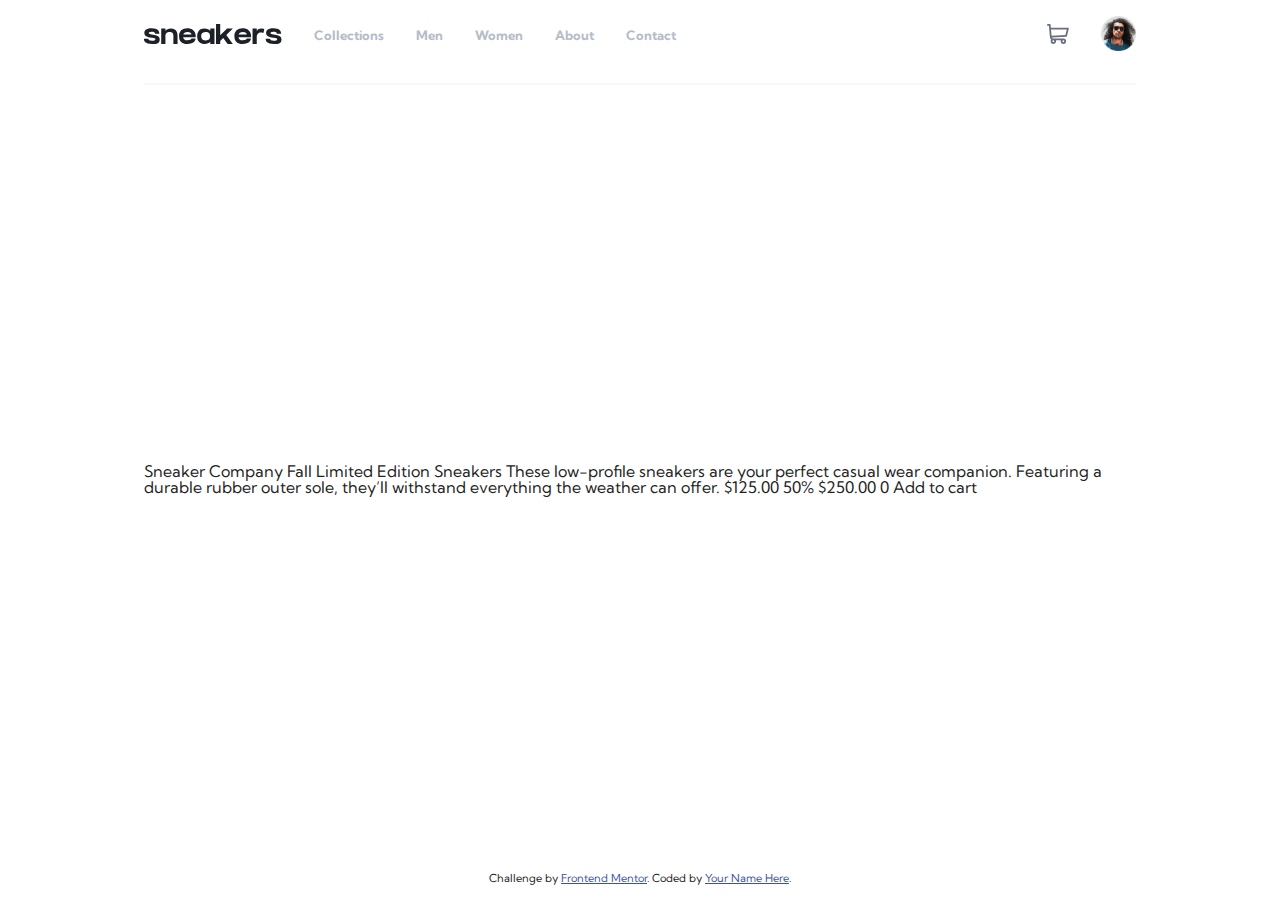
==== index.html @ 3d46a0b8 "header" ====
<!DOCTYPE html>
<html lang="en">
  <head>
    <meta charset="UTF-8" />
    <meta name="viewport" content="width=device-width, initial-scale=1.0" />
    <!-- displays site properly based on user's device -->
    <link href="assets\css\reset.css" rel="stylesheet" type="text/css" />
    <link href="assets\css\my-reset.css" rel="stylesheet" type="text/css" />
    <link rel="stylesheet" href="assets\css\style.css" type="text/css" />
    <link
      rel="icon"
      type="image/png"
      sizes="32x32"
      href="./images/favicon-32x32.png"
    />
    <title>Frontend Mentor | E-commerce product page</title>
  </head>
  <body>
    <div class="main">
      <div class="page">
        <div class="head">
          <div class="headleft">
            <div class="logo">
              <a href="">
                <svg width="138" height="20" xmlns="http://www.w3.org/2000/svg">
                  <path
                    d="M8.217 20c4.761 0 7.519-.753 7.519-4.606 0-3.4-3.38-4.172-6.66-4.682l-.56-.085-.279-.041-.35-.053c-2.7-.405-3.18-.788-3.18-1.471 0-.478.49-1.331 2.843-1.331 2.455 0 3.493.647 3.493 1.87v.134h4.281v-.133c0-2.389-1.35-5.238-7.774-5.238-5.952 0-7.201 2.584-7.201 4.752 0 3.097 2.763 4.086 7.223 4.675.21.028.433.054.659.081 1.669.197 3.172.42 3.172 1.585 0 1.01-1.615 1.222-3.298 1.222-2.797 0-3.784-.593-3.784-1.92v-.134H.002L0 14.926v.317c.008.79.118 1.913 1.057 2.862C2.303 19.362 4.712 20 8.217 20Zm13.21 0v-7.49c0-2.104.547-4.423 4.176-4.423 3.915 0 3.778 2.777 3.768 4.042V20h4.18v-7.768c0-2.264-.176-7.766-6.732-7.766-2.778 0-4.192.911-5.195 2.28h-.197V4.467H17.22V20h4.207Zm21.959 0c5.094 0 7.787-2.07 8.217-5.405H47.53c-.386 1.02-1.63 1.72-4.143 1.72-2.721 0-3.962-1.03-4.25-3.106h12.527c.24-2.13-.029-5.417-3.026-7.44v.005c-1.312-.915-3.056-1.465-5.251-1.465-5.24 0-8.336 2.772-8.336 7.845 0 5.17 3.02 7.846 8.336 7.846Zm4.099-9.574h-8.188c.486-1.574 1.764-2.431 4.089-2.431 2.994 0 3.755 1.267 4.099 2.431ZM70.499 20V4.457H66.29V6.74h-.176c-1.053-1.377-2.809-2.283-5.677-2.283-6.433 0-7.225 5.293-7.253 7.635v.137c0 2.092.732 7.771 7.241 7.771 2.914 0 4.684-.818 5.734-2.169h.131V20H70.5Zm-8.854-3.623c-3.996 0-4.447-3.032-4.447-4.148 0-1.21.426-4.148 4.455-4.148 3.631 0 4.374 2.044 4.374 4.148 0 2.35-.742 4.148-4.382 4.148ZM88.826 20l-6.529-9.045 6.588-6.488h-5.827l-6.836 6.756V0h-4.187v19.954h4.187V16.94l3.02-2.976L83.6 20h5.226Zm9.9 0c5.094 0 7.786-2.07 8.217-5.405h-4.074c-.387 1.02-1.63 1.72-4.143 1.72-2.721 0-3.962-1.03-4.25-3.106h12.527c.24-2.13-.029-5.417-3.026-7.44v.005c-1.312-.915-3.057-1.465-5.251-1.465-5.24 0-8.336 2.772-8.336 7.845 0 5.17 3.02 7.846 8.336 7.846Zm4.098-9.574h-8.187c.485-1.574 1.763-2.431 4.089-2.431 2.994 0 3.755 1.267 4.098 2.431ZM112.76 20v-6.97c0-2.103.931-4.542 4.05-4.542 1.33 0 2.393.236 2.785.346l.67-3.976c-.728-.16-1.626-.392-2.757-.392-2.665 0-3.622.794-4.486 2.282h-.262V4.466h-4.21V20h4.21Zm17.221 0c4.761 0 7.519-.753 7.519-4.606 0-3.4-3.38-4.172-6.66-4.682l-.56-.085-.279-.041-.349-.053c-2.701-.405-3.181-.788-3.181-1.471 0-.478.49-1.331 2.843-1.331 2.455 0 3.493.647 3.493 1.87v.134h4.282v-.133c0-2.389-1.35-5.238-7.775-5.238-5.952 0-7.201 2.584-7.201 4.752 0 3.097 2.763 4.086 7.224 4.675.21.028.432.054.658.081 1.669.197 3.172.42 3.172 1.585 0 1.01-1.615 1.222-3.298 1.222-2.796 0-3.784-.593-3.784-1.92v-.134h-4.319l-.001.301v.317c.008.79.117 1.913 1.056 2.862 1.246 1.257 3.655 1.895 7.16 1.895Z"
                    fill="#1D2026"
                    fill-rule="nonzero"
                  />
                </svg>
              </a>
            </div>
            <div class="menu">
              <ul>
                <li><a href="#" class="">Collections</a></li>
                <li><a href="#" class="">Men</a></li>
                <li><a href="#" class="">Women</a></li>
                <li><a href="#" class="">About</a></li>
                <li><a href="#" class="">Contact</a></li>
              </ul>
            </div>
          </div>

          <div class="headright">
            <div class="basket">
              <a href="">
                <svg width="22" height="20" xmlns="http://www.w3.org/2000/svg">
                  <path
                    d="M20.925 3.641H3.863L3.61.816A.896.896 0 0 0 2.717 0H.897a.896.896 0 1 0 0 1.792h1l1.031 11.483c.073.828.52 1.726 1.291 2.336C2.83 17.385 4.099 20 6.359 20c1.875 0 3.197-1.87 2.554-3.642h4.905c-.642 1.77.677 3.642 2.555 3.642a2.72 2.72 0 0 0 2.717-2.717 2.72 2.72 0 0 0-2.717-2.717H6.365c-.681 0-1.274-.41-1.53-1.009l14.321-.842a.896.896 0 0 0 .817-.677l1.821-7.283a.897.897 0 0 0-.87-1.114ZM6.358 18.208a.926.926 0 0 1 0-1.85.926.926 0 0 1 0 1.85Zm10.015 0a.926.926 0 0 1 0-1.85.926.926 0 0 1 0 1.85Zm2.021-7.243-13.8.81-.57-6.341h15.753l-1.383 5.53Z"
                    fill="#69707D"
                    fill-rule="nonzero"
                  />
                </svg>
              </a>
            </div>
            <div class="avatar">
              <a href="">
                <img
                  src="images\image-avatar.png"
                  alt=""
                  style="width: 35px; height: 35px"
              /></a>
            </div>
          </div>
        </div>

        <div>
          Sneaker Company Fall Limited Edition Sneakers These low-profile
          sneakers are your perfect casual wear companion. Featuring a durable
          rubber outer sole, they’ll withstand everything the weather can offer.
          $125.00 50% $250.00 0 Add to cart
        </div>

        <div class="attribution">
          Challenge by
          <a href="https://www.frontendmentor.io?ref=challenge" target="_blank"
            >Frontend Mentor</a
          >. Coded by <a href="#">Your Name Here</a>.
        </div>
      </div>
    </div>
  </body>
</html>
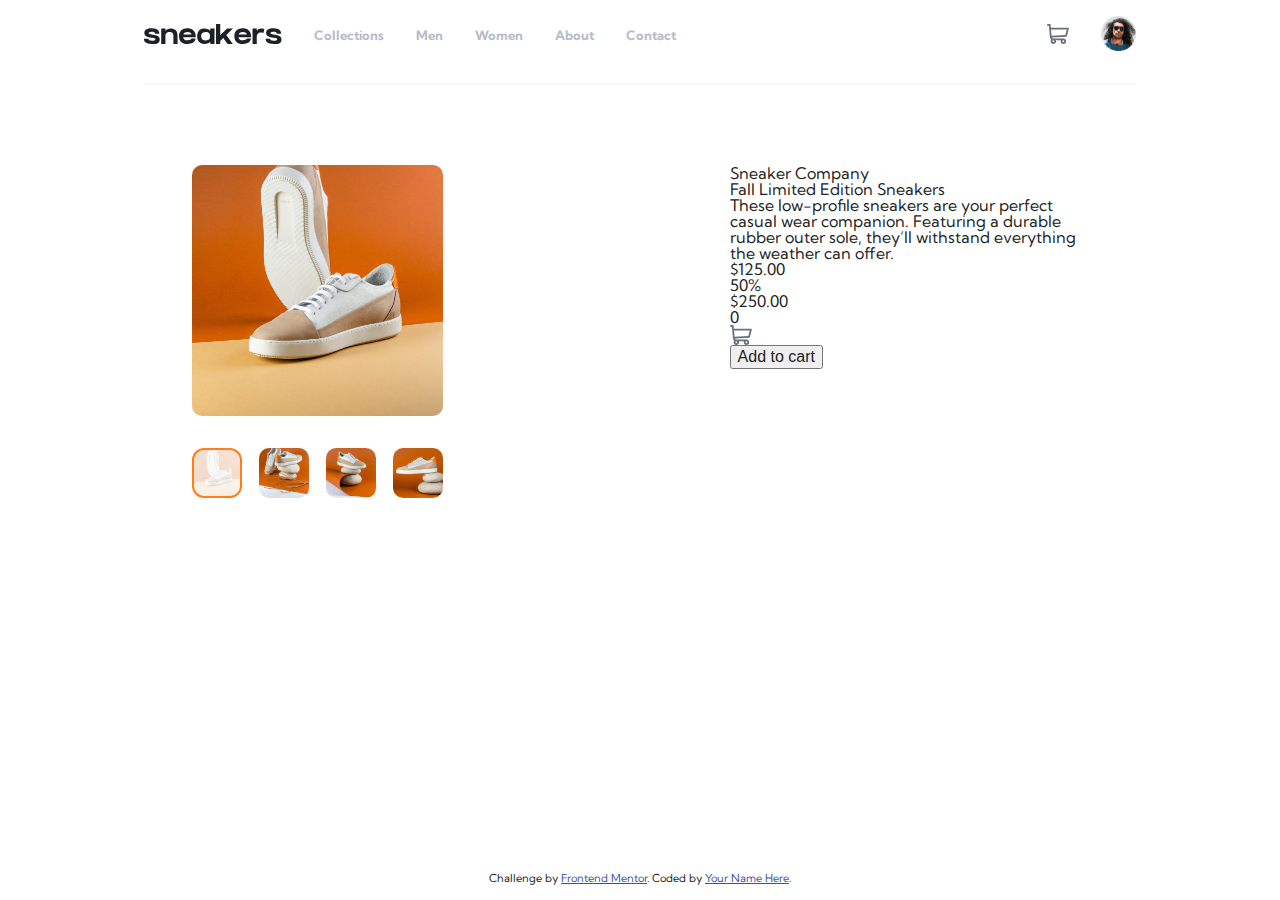
==== commit 46db2842: "images" ====
--- a/index.html
+++ b/index.html
@@ -57,7 +57,7 @@
             <div class="avatar">
               <a href="">
                 <img
-                  src="images\image-avatar.png"
+                  src="assets\images\image-avatar.png"
                   alt=""
                   style="width: 35px; height: 35px"
               /></a>
@@ -65,11 +65,61 @@
           </div>
         </div>
 
-        <div>
-          Sneaker Company Fall Limited Edition Sneakers These low-profile
-          sneakers are your perfect casual wear companion. Featuring a durable
-          rubber outer sole, they’ll withstand everything the weather can offer.
-          $125.00 50% $250.00 0 Add to cart
+        <div class="middle">
+          <div class="images">
+            <div class="big">
+              <img src="assets\images\image-product-1.jpg" alt="" />
+            </div>
+            <div class="small">
+              <div class="smallimg1">
+                <img src="assets\images\image-product-1-thumbnail.jpg" alt="" />
+              </div>
+              <div>
+                <img src="assets\images\image-product-2-thumbnail.jpg" alt="" />
+              </div>
+              <div>
+                <img src="assets\images\image-product-3-thumbnail.jpg" alt="" />
+              </div>
+              <div>
+                <img src="assets\images\image-product-4-thumbnail.jpg" alt="" />
+              </div>
+            </div>
+          </div>
+          <div class="exp">
+            <div>Sneaker Company</div>
+            <div>Fall Limited Edition Sneakers</div>
+            <div>
+              These low-profile sneakers are your perfect casual wear companion.
+              Featuring a durable rubber outer sole, they’ll withstand
+              everything the weather can offer.
+            </div>
+            <div>
+              <div>$125.00</div>
+              <div>50%</div>
+            </div>
+            <div>$250.00</div>
+            <div>
+              <div>0</div>
+              <div>
+                <div>
+                  <a href="">
+                    <svg
+                      width="22"
+                      height="20"
+                      xmlns="http://www.w3.org/2000/svg"
+                    >
+                      <path
+                        d="M20.925 3.641H3.863L3.61.816A.896.896 0 0 0 2.717 0H.897a.896.896 0 1 0 0 1.792h1l1.031 11.483c.073.828.52 1.726 1.291 2.336C2.83 17.385 4.099 20 6.359 20c1.875 0 3.197-1.87 2.554-3.642h4.905c-.642 1.77.677 3.642 2.555 3.642a2.72 2.72 0 0 0 2.717-2.717 2.72 2.72 0 0 0-2.717-2.717H6.365c-.681 0-1.274-.41-1.53-1.009l14.321-.842a.896.896 0 0 0 .817-.677l1.821-7.283a.897.897 0 0 0-.87-1.114ZM6.358 18.208a.926.926 0 0 1 0-1.85.926.926 0 0 1 0 1.85Zm10.015 0a.926.926 0 0 1 0-1.85.926.926 0 0 1 0 1.85Zm2.021-7.243-13.8.81-.57-6.341h15.753l-1.383 5.53Z"
+                        fill="#69707D"
+                        fill-rule="nonzero"
+                      />
+                    </svg>
+                  </a>
+                </div>
+                <button>Add to cart</button>
+              </div>
+            </div>
+          </div>
         </div>
 
         <div class="attribution">
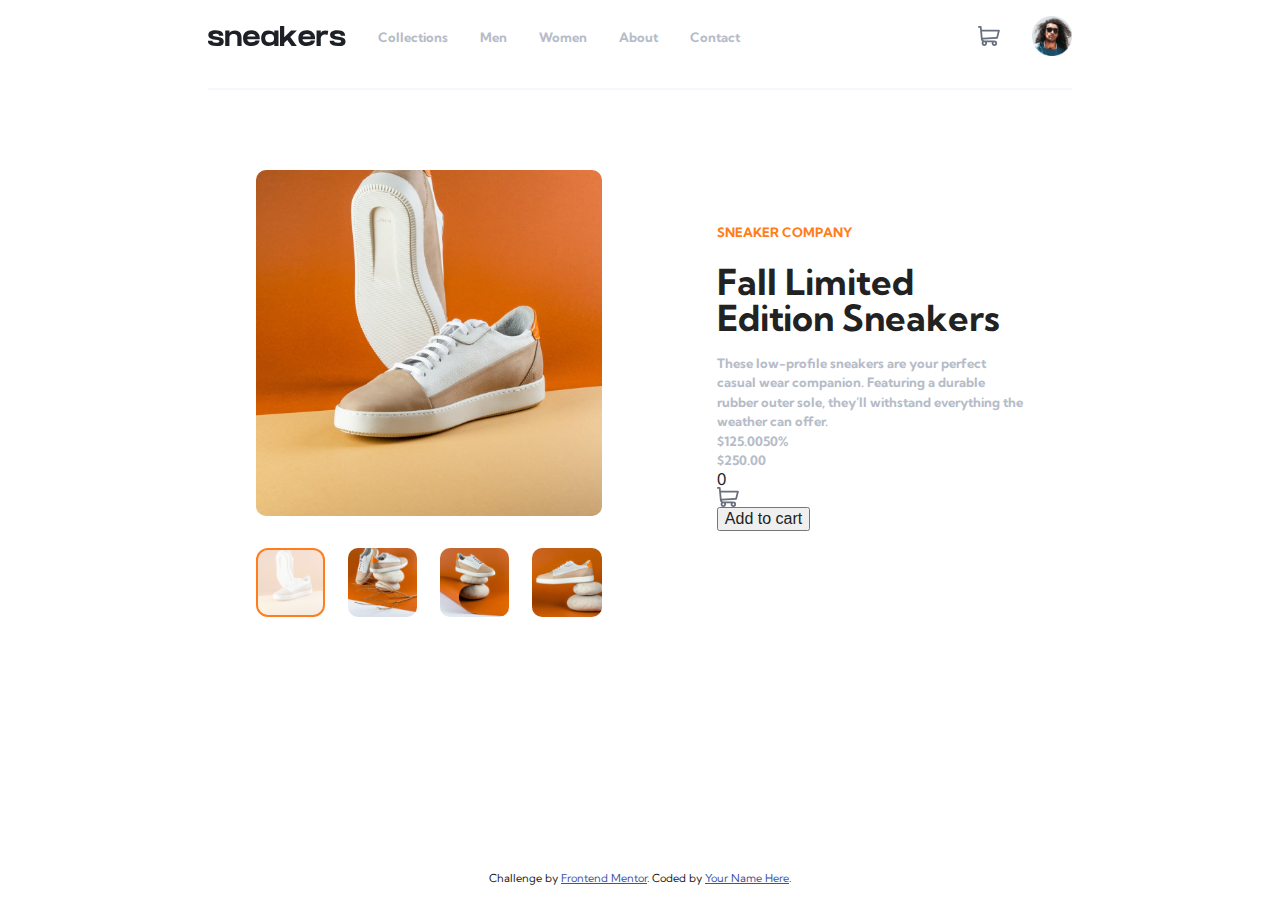
==== commit 6997fff4: "img-exp" ====
--- a/index.html
+++ b/index.html
@@ -59,7 +59,7 @@
                 <img
                   src="assets\images\image-avatar.png"
                   alt=""
-                  style="width: 35px; height: 35px"
+                  style="width: 40px; height: 40px"
               /></a>
             </div>
           </div>
@@ -74,31 +74,31 @@
               <div class="smallimg1">
                 <img src="assets\images\image-product-1-thumbnail.jpg" alt="" />
               </div>
-              <div>
+              <div class="smallimg2">
                 <img src="assets\images\image-product-2-thumbnail.jpg" alt="" />
               </div>
-              <div>
+              <div class="smallimg3">
                 <img src="assets\images\image-product-3-thumbnail.jpg" alt="" />
               </div>
-              <div>
+              <div class="smallimg4">
                 <img src="assets\images\image-product-4-thumbnail.jpg" alt="" />
               </div>
             </div>
           </div>
           <div class="exp">
-            <div>Sneaker Company</div>
-            <div>Fall Limited Edition Sneakers</div>
-            <div>
+            <h2>SNEAKER COMPANY</h2>
+            <h1>Fall Limited Edition Sneakers</h1>
+            <p>
               These low-profile sneakers are your perfect casual wear companion.
               Featuring a durable rubber outer sole, they’ll withstand
               everything the weather can offer.
+            </p>
+            <div class="exp2">
+              <p>$125.00</p>
+              <p>50%</p>
             </div>
-            <div>
-              <div>$125.00</div>
-              <div>50%</div>
-            </div>
-            <div>$250.00</div>
-            <div>
+            <div class="exp3"><p>$250.00</p></div>
+            <div class="exp4">
               <div>0</div>
               <div>
                 <div>
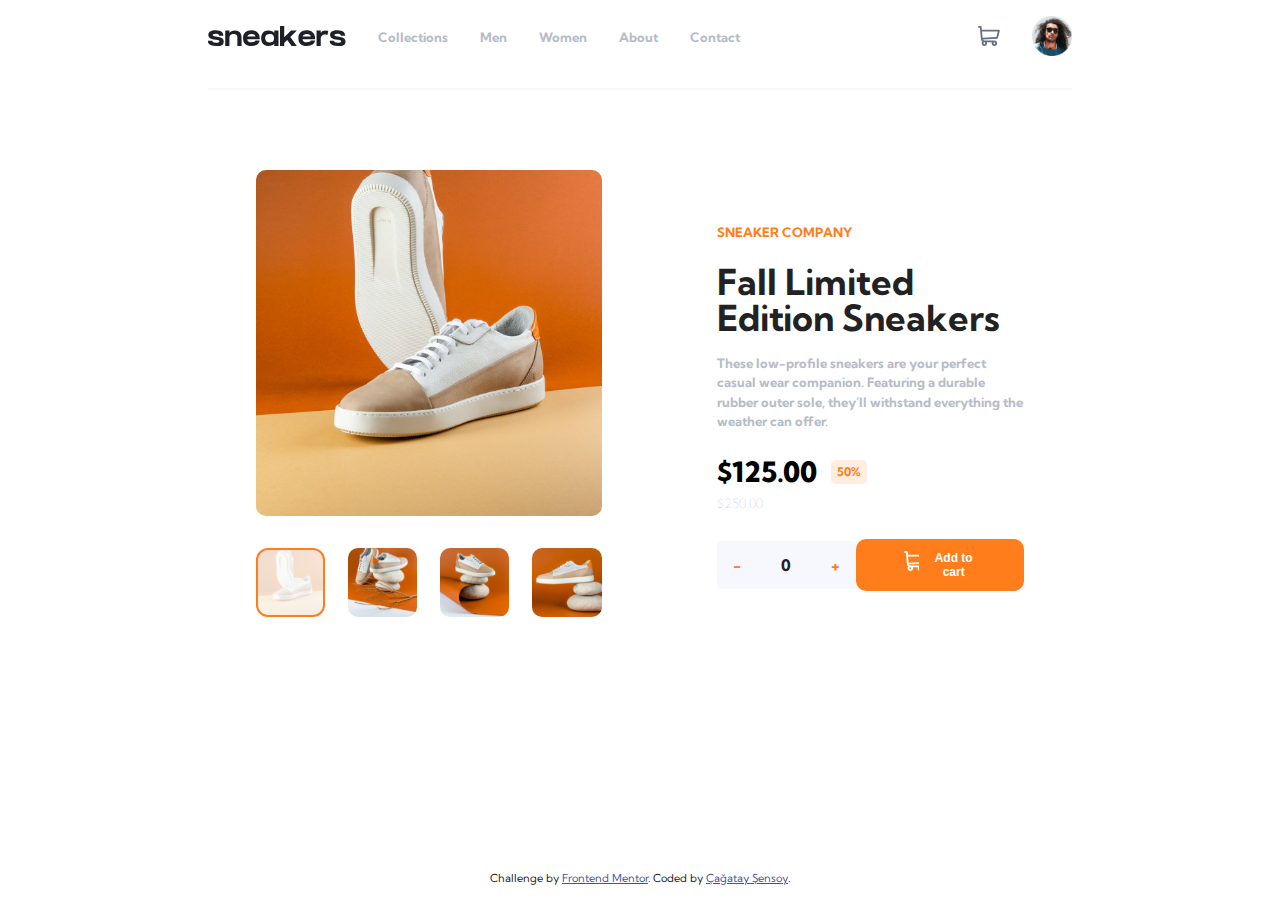
==== commit ae657016: "first draft" ====
--- a/index.html
+++ b/index.html
@@ -86,37 +86,42 @@
             </div>
           </div>
           <div class="exp">
-            <h2>SNEAKER COMPANY</h2>
-            <h1>Fall Limited Edition Sneakers</h1>
-            <p>
+            <h2 class="sc">SNEAKER COMPANY</h2>
+            <h1 class="fles">Fall Limited Edition Sneakers</h1>
+            <p class="para">
               These low-profile sneakers are your perfect casual wear companion.
               Featuring a durable rubber outer sole, they’ll withstand
               everything the weather can offer.
             </p>
             <div class="exp2">
-              <p>$125.00</p>
-              <p>50%</p>
+              <p class="pbb">$125.00</p>
+              <p class="po">50%</p>
             </div>
             <div class="exp3"><p>$250.00</p></div>
             <div class="exp4">
-              <div>0</div>
-              <div>
-                <div>
-                  <a href="">
-                    <svg
-                      width="22"
-                      height="20"
-                      xmlns="http://www.w3.org/2000/svg"
-                    >
-                      <path
-                        d="M20.925 3.641H3.863L3.61.816A.896.896 0 0 0 2.717 0H.897a.896.896 0 1 0 0 1.792h1l1.031 11.483c.073.828.52 1.726 1.291 2.336C2.83 17.385 4.099 20 6.359 20c1.875 0 3.197-1.87 2.554-3.642h4.905c-.642 1.77.677 3.642 2.555 3.642a2.72 2.72 0 0 0 2.717-2.717 2.72 2.72 0 0 0-2.717-2.717H6.365c-.681 0-1.274-.41-1.53-1.009l14.321-.842a.896.896 0 0 0 .817-.677l1.821-7.283a.897.897 0 0 0-.87-1.114ZM6.358 18.208a.926.926 0 0 1 0-1.85.926.926 0 0 1 0 1.85Zm10.015 0a.926.926 0 0 1 0-1.85.926.926 0 0 1 0 1.85Zm2.021-7.243-13.8.81-.57-6.341h15.753l-1.383 5.53Z"
-                        fill="#69707D"
-                        fill-rule="nonzero"
-                      />
-                    </svg>
-                  </a>
-                </div>
-                <button>Add to cart</button>
+              <div class="add">
+                <a href="">-</a>
+                <p>0</p>
+                <a href="">+</a>
+              </div>
+
+              <div class="cart">
+                <button>
+                  <svg
+                    width="22"
+                    height="20"
+                    xmlns="http://www.w3.org/2000/svg"
+                    "
+                    class="svgbasket"
+                  >
+                    <path
+                      d="M20.925 3.641H3.863L3.61.816A.896.896 0 0 0 2.717 0H.897a.896.896 0 1 0 0 1.792h1l1.031 11.483c.073.828.52 1.726 1.291 2.336C2.83 17.385 4.099 20 6.359 20c1.875 0 3.197-1.87 2.554-3.642h4.905c-.642 1.77.677 3.642 2.555 3.642a2.72 2.72 0 0 0 2.717-2.717 2.72 2.72 0 0 0-2.717-2.717H6.365c-.681 0-1.274-.41-1.53-1.009l14.321-.842a.896.896 0 0 0 .817-.677l1.821-7.283a.897.897 0 0 0-.87-1.114ZM6.358 18.208a.926.926 0 0 1 0-1.85.926.926 0 0 1 0 1.85Zm10.015 0a.926.926 0 0 1 0-1.85.926.926 0 0 1 0 1.85Zm2.021-7.243-13.8.81-.57-6.341h15.753l-1.383 5.53Z"
+                      fill="hsl(0, 0%, 100%)"
+                      fill-rule="nonzero"
+                    />
+                  </svg>
+                  <p class="addcart">Add to cart</p>
+                </button>
               </div>
             </div>
           </div>
@@ -126,7 +131,7 @@
           Challenge by
           <a href="https://www.frontendmentor.io?ref=challenge" target="_blank"
             >Frontend Mentor</a
-          >. Coded by <a href="#">Your Name Here</a>.
+          >. Coded by <a href="#">Çağatay Şensoy</a>.
         </div>
       </div>
     </div>
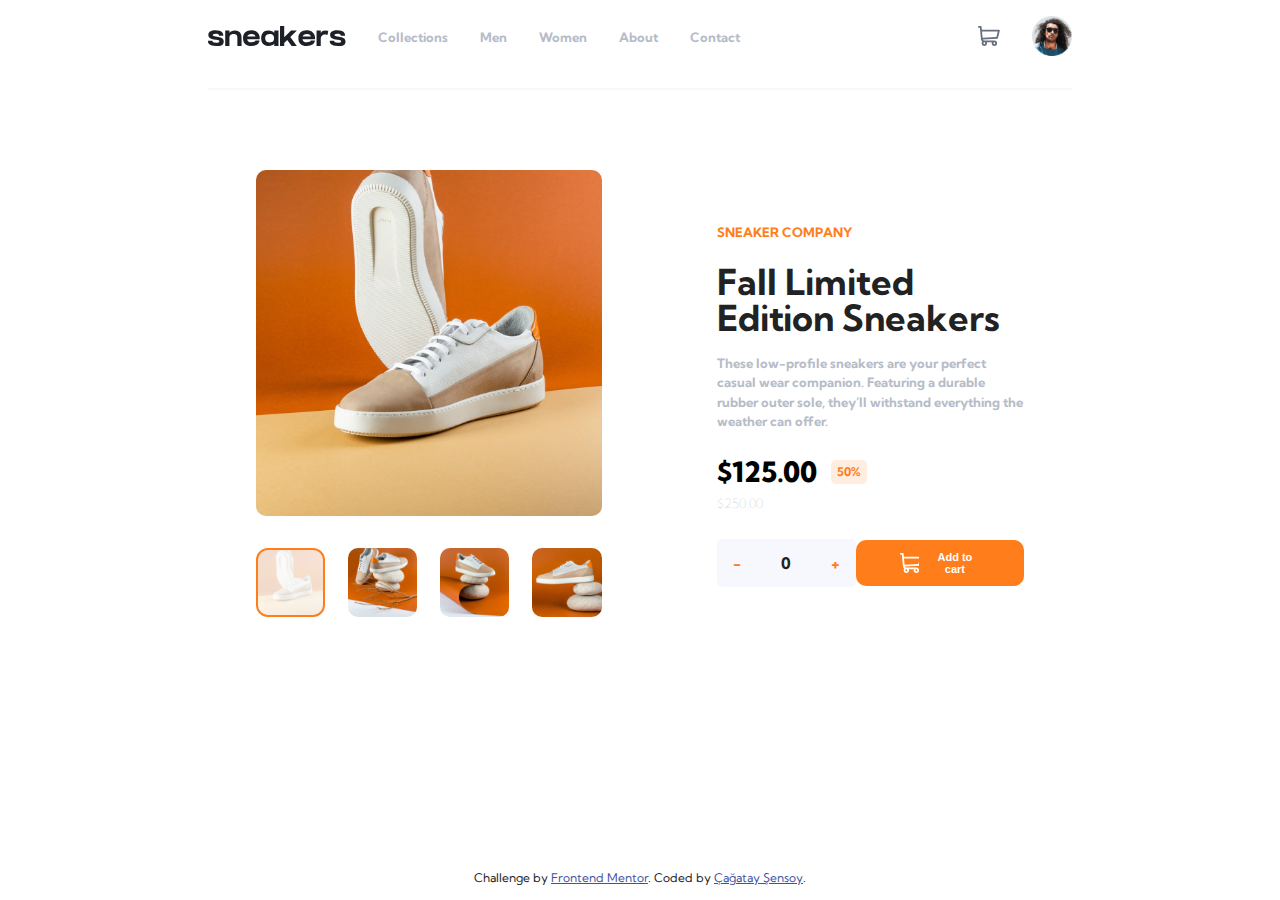
==== commit f482e549: "img-a added" ====
--- a/index.html
+++ b/index.html
@@ -72,16 +72,16 @@
             </div>
             <div class="small">
               <div class="smallimg1">
-                <img src="assets\images\image-product-1-thumbnail.jpg" alt="" />
+                <a href=""><img src="assets\images\image-product-1-thumbnail.jpg" alt="" /></a>
               </div>
               <div class="smallimg2">
-                <img src="assets\images\image-product-2-thumbnail.jpg" alt="" />
+                <a href=""><img src="assets\images\image-product-2-thumbnail.jpg" alt="" /></a>
               </div>
               <div class="smallimg3">
-                <img src="assets\images\image-product-3-thumbnail.jpg" alt="" />
+                <a href=""><img src="assets\images\image-product-3-thumbnail.jpg" alt="" /></a>
               </div>
               <div class="smallimg4">
-                <img src="assets\images\image-product-4-thumbnail.jpg" alt="" />
+                <a href=""><img src="assets\images\image-product-4-thumbnail.jpg" alt="" /></a>
               </div>
             </div>
           </div>
